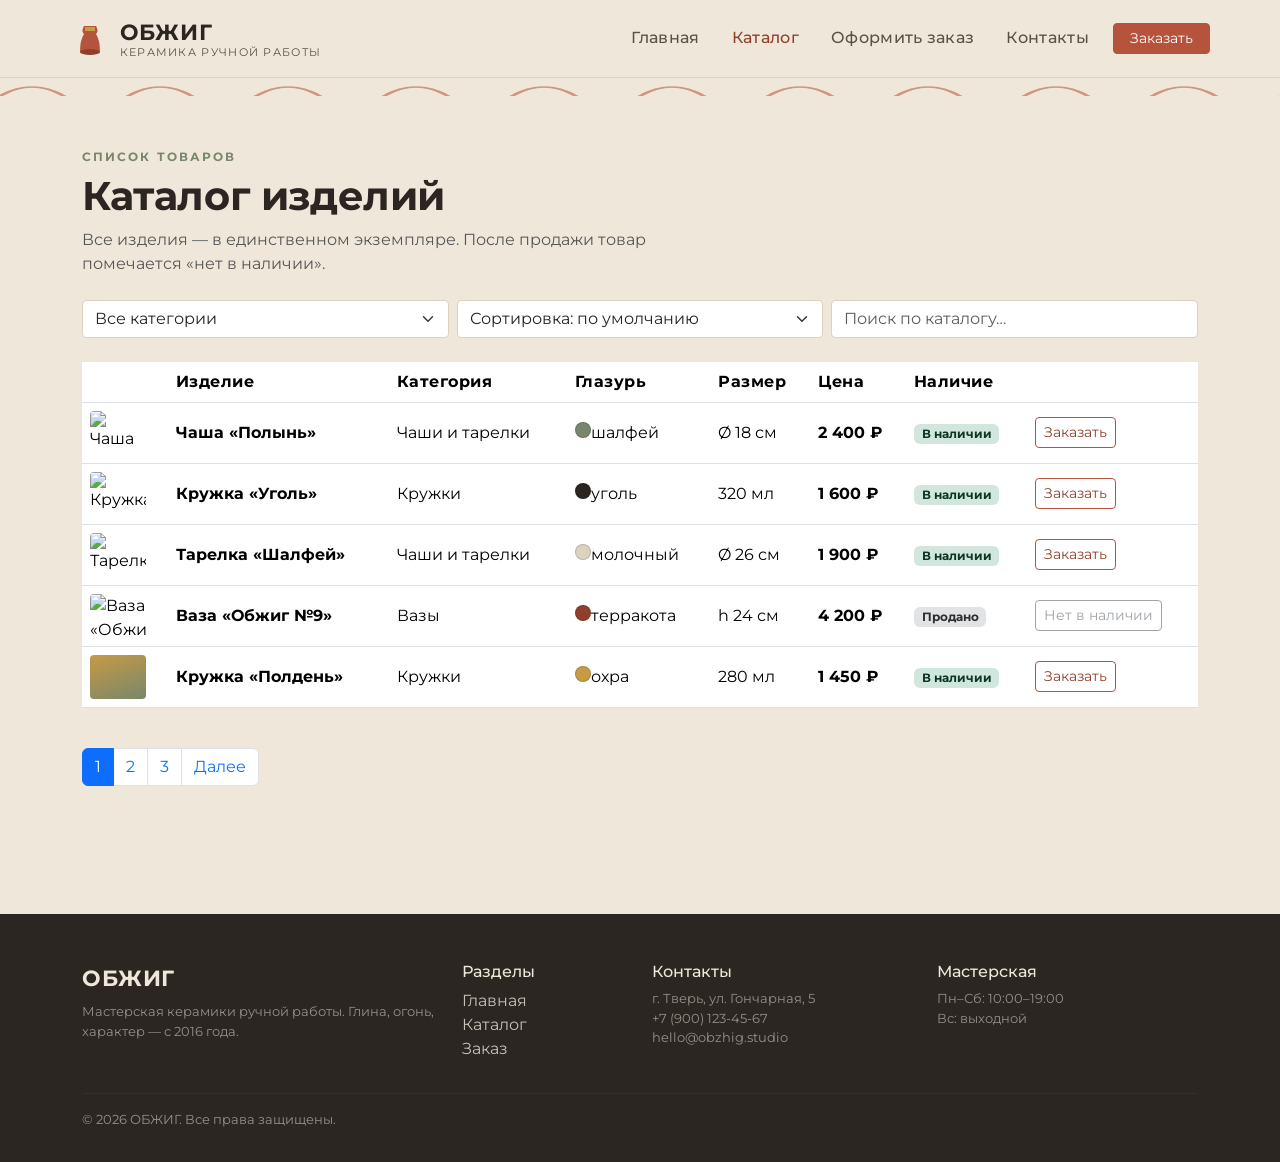
==== catalog.html @ 447a1ff4 "Add files via upload" ====
<!doctype html>
<html lang="ru">
<head>
<meta charset="UTF-8">
<meta name="viewport" content="width=device-width, initial-scale=1">
<title>Каталог — ОБЖИГ</title>
<link rel="icon" type="image/svg+xml" href="favicon.svg">
<link href="https://cdn.jsdelivr.net/npm/bootstrap@5.3.3/dist/css/bootstrap.min.css" rel="stylesheet">
<link href="https://fonts.googleapis.com/css2?family=Montserrat:wght@400;500;600;700&display=swap" rel="stylesheet">
<link href="style.css" rel="stylesheet">
</head>
<body>
<!-- =====================================================
     ВЕБ-АНАЛИТИКА (Яндекс.Метрика)
     Замените XXXXXXXX на номер вашего счётчика с
     https://metrika.yandex.ru — после регистрации сайта
     там выдадут готовый код, вставьте его вместо этого
     блока на всех трёх страницах.
     ===================================================== -->
<!--
<script type="text/javascript">
   (function(m,e,t,r,i,k,a){m[i]=m[i]||function(){(m[i].a=m[i].a||[]).push(arguments)};
   m[i].l=1*new Date();
   for (var j = 0; j < document.scripts.length; j++) {if (document.scripts[j].src === r) { return; }}
   k=e.createElement(t),a=e.getElementsByTagName(t)[0],k.async=1,k.src=r,a.parentNode.insertBefore(k,a)})
   (window, document, "script", "https://mc.yandex.ru/metrika/tag.js", "ym");

   ym(XXXXXXXX, "init", {ssr:true, webvisor:true, clickmap:true, ecommerce:"dataLayer", accurateTrackBounce:true, trackLinks:true});
</script>
<noscript><div><img src="https://mc.yandex.ru/watch/XXXXXXXX" style="position:absolute; left:-9999px;" alt="" /></div></noscript>
-->


<!-- ===== HEADER / MENU ===== -->
<header class="site-header">
  <nav class="navbar navbar-expand-lg py-3 container">
    <!-- Логотип сайта: SVG-иконка кувшина + текстовый вордмарк, ведёт на главную -->
    <a class="brand" href="index.html">
      <svg width="40" height="40" viewBox="0 0 40 40" fill="none">
        <path d="M10 34 Q10 22 14 16 Q11 13 14 8 H26 Q29 13 26 16 Q30 22 30 34 Q20 38 10 34Z" fill="#B5533C"/>
        <path d="M15 9 H25 V13 H15Z" fill="#C79A45"/>
        <ellipse cx="20" cy="34" rx="10" ry="3" fill="#8F3F2C"/>
      </svg>
      <span>
        <span class="brand-word d-block">ОБЖИГ</span>
        <span class="brand-tagline">керамика ручной работы</span>
      </span>
    </a>
    <!-- Кнопка-гамбургер для мобильного меню -->
    <button class="navbar-toggler ms-auto" type="button" data-bs-toggle="collapse" data-bs-target="#nav">
      <span class="navbar-toggler-icon"></span>
    </button>
    <!-- Главное меню сайта -->
    <div class="collapse navbar-collapse justify-content-end" id="nav">
      <ul class="navbar-nav align-items-lg-center">
        <li class="nav-item"><a class="nav-link" href="index.html">Главная</a></li>
        <li class="nav-item"><a class="nav-link active" href="catalog.html">Каталог</a></li>
        <li class="nav-item"><a class="nav-link" href="order.html">Оформить заказ</a></li>
        <li class="nav-item"><a class="nav-link" href="index.html#contacts">Контакты</a></li>
        <li class="nav-item ms-lg-2"><a class="btn btn-clay btn-sm px-3" href="order.html">Заказать</a></li>
      </ul>
    </div>
  </nav>
</header>

<div class="arch-row"><svg viewBox="0 0 400 18" preserveAspectRatio="none"><path d="M0 18 Q10 0 20 18 T40 18 T60 18 T80 18 T100 18 T120 18 T140 18 T160 18 T180 18 T200 18 T220 18 T240 18 T260 18 T280 18 T300 18 T320 18 T340 18 T360 18 T380 18 T400 18" stroke="currentColor" stroke-width="1.5" fill="none"/></svg></div>

<!-- ===== MAIN CONTENT ===== -->
<main class="container py-5">
  <span class="section-eyebrow">Список товаров</span>
  <h1 class="mb-2 mt-1">Каталог изделий</h1>
  <p class="text-muted mb-4" style="max-width:60ch;">Все изделия — в единственном экземпляре. После продажи товар помечается «нет в наличии».</p>

  <!-- Панель фильтров и поиска по каталогу -->
  <div class="row g-2 mb-4">
    <div class="col-md-4">
      <select class="form-select">
        <option selected>Все категории</option>
        <option>Чаши и тарелки</option>
        <option>Кружки</option>
        <option>Вазы</option>
      </select>
    </div>
    <div class="col-md-4">
      <select class="form-select">
        <option selected>Сортировка: по умолчанию</option>
        <option>Сначала дешевле</option>
        <option>Сначала дороже</option>
      </select>
    </div>
    <div class="col-md-4">
      <!-- Поле живого поиска: script.js слушает input и фильтрует строки таблицы по названию/категории/глазури -->
      <input type="search" id="catalogSearch" class="form-control" placeholder="Поиск по каталогу…">
    </div>
  </div>

  <!-- Список товаров: таблица Bootstrap с данными каталога (страница со списком данных) -->
  <div class="table-responsive">
    <table class="table table-catalog align-middle">
      <thead>
        <tr>
          <th></th>
          <th>Изделие</th>
          <th>Категория</th>
          <th>Глазурь</th>
          <th>Размер</th>
          <th>Цена</th>
          <th>Наличие</th>
          <th></th>
        </tr>
      </thead>
      <tbody id="catalogBody">
        <tr>
          <td><img class="catalog-thumb" src="img/bowl-polyn.jpg" alt="Чаша «Полынь»"></td>
          <td><strong>Чаша «Полынь»</strong></td>
          <td>Чаши и тарелки</td>
          <td><span class="swatch" style="background:#78876B"></span>шалфей</td>
          <td>Ø 18 см</td>
          <td class="price">2 400 ₽</td>
          <td><span class="badge bg-success-subtle text-success-emphasis">В наличии</span></td>
          <td><a href="order.html" class="btn btn-sm btn-outline-clay">Заказать</a></td>
        </tr>
        <tr>
          <td><img class="catalog-thumb" src="img/mug-ugol.jpg" alt="Кружка «Уголь»"></td>
          <td><strong>Кружка «Уголь»</strong></td>
          <td>Кружки</td>
          <td><span class="swatch" style="background:#2B2622"></span>уголь</td>
          <td>320 мл</td>
          <td class="price">1 600 ₽</td>
          <td><span class="badge bg-success-subtle text-success-emphasis">В наличии</span></td>
          <td><a href="order.html" class="btn btn-sm btn-outline-clay">Заказать</a></td>
        </tr>
        <tr>
          <td><img class="catalog-thumb" src="img/plate-shalfey.jpg" alt="Тарелка «Шалфей»"></td>
          <td><strong>Тарелка «Шалфей»</strong></td>
          <td>Чаши и тарелки</td>
          <td><span class="swatch" style="background:#DCD2BE"></span>молочный</td>
          <td>Ø 26 см</td>
          <td class="price">1 900 ₽</td>
          <td><span class="badge bg-success-subtle text-success-emphasis">В наличии</span></td>
          <td><a href="order.html" class="btn btn-sm btn-outline-clay">Заказать</a></td>
        </tr>
        <tr>
          <td><img class="catalog-thumb" src="img/vase-obzhig9.jpg" alt="Ваза «Обжиг №9»"></td>
          <td><strong>Ваза «Обжиг №9»</strong></td>
          <td>Вазы</td>
          <td><span class="swatch" style="background:#8F3F2C"></span>терракота</td>
          <td>h 24 см</td>
          <td class="price">4 200 ₽</td>
          <td><span class="badge bg-secondary-subtle text-secondary-emphasis">Продано</span></td>
          <td><button class="btn btn-sm btn-outline-secondary" disabled>Нет в наличии</button></td>
        </tr>
        <tr>
          <td><div class="catalog-thumb" style="background:linear-gradient(160deg,#C79A45,#78876B);"></div></td>
          <td><strong>Кружка «Полдень»</strong></td>
          <td>Кружки</td>
          <td><span class="swatch" style="background:#C79A45"></span>охра</td>
          <td>280 мл</td>
          <td class="price">1 450 ₽</td>
          <td><span class="badge bg-success-subtle text-success-emphasis">В наличии</span></td>
          <td><a href="order.html" class="btn btn-sm btn-outline-clay">Заказать</a></td>
        </tr>
      </tbody>
    </table>
  </div>

  <!-- Постраничная навигация по каталогу -->
  <nav class="mt-4" aria-label="Страницы каталога">
    <ul class="pagination">
      <li class="page-item active"><span class="page-link">1</span></li>
      <li class="page-item"><a class="page-link" href="#">2</a></li>
      <li class="page-item"><a class="page-link" href="#">3</a></li>
      <li class="page-item"><a class="page-link" href="#">Далее</a></li>
    </ul>
  </nav>
</main>

<!-- ===== FOOTER ===== -->
<footer class="site-footer">
  <div class="container">
    <div class="row g-4">
      <div class="col-lg-4">
        <span class="brand-word d-block mb-2">ОБЖИГ</span>
        <p class="footer-fine mb-0">Мастерская керамики ручной работы. Глина, огонь, характер — с 2016 года.</p>
      </div>
      <div class="col-lg-2 col-6">
        <h4 class="h6">Разделы</h4>
        <ul class="list-unstyled">
          <li><a href="index.html">Главная</a></li>
          <li><a href="catalog.html">Каталог</a></li>
          <li><a href="order.html">Заказ</a></li>
        </ul>
      </div>
      <div class="col-lg-3 col-6">
        <h4 class="h6">Контакты</h4>
        <ul class="list-unstyled footer-fine">
          <li>г. Тверь, ул. Гончарная, 5</li>
          <li>+7 (900) 123-45-67</li>
          <li>hello@obzhig.studio</li>
        </ul>
      </div>
      <div class="col-lg-3">
        <h4 class="h6">Мастерская</h4>
        <p class="footer-fine">Пн–Сб: 10:00–19:00<br>Вс: выходной</p>
      </div>
    </div>
    <hr>
    <p class="footer-fine mb-0">© 2026 ОБЖИГ. Все права защищены.</p>
  </div>
</footer>

<script src="https://cdn.jsdelivr.net/npm/bootstrap@5.3.3/dist/js/bootstrap.bundle.min.js"></script>
<!-- Собственный скрипт сайта: обработка формы заказа и поиск по каталогу -->
<script src="script.js"></script>
</body>
</html>
---- style.css ----
/* =====================================================
   ОБЖИГ — единый файл стилей сайта
   Используется на всех трёх страницах (index/catalog/order)
   Дополняет Bootstrap 5 собственными переменными и классами
   ===================================================== */

/* ---- Цветовые и прочие переменные (design tokens) ---- */
:root{
  --bg: #EFE8DA;
  --card: #FBF7EF;
  --ink: #2B2622;
  --ink-soft: #5B5147;
  --clay: #B5533C;
  --clay-dark: #8F3F2C;
  --sage: #78876B;
  --gold: #C79A45;
  --line: #DCD2BE;
  --radius: 4px;
}

body{
  background: var(--bg);
  color: var(--ink);
  font-family: 'Montserrat', sans-serif;
  font-weight: 400;
}

h1,h2,h3,.brand-word{
  font-family: 'Montserrat', sans-serif;
  font-weight: 700;
  letter-spacing: -0.01em;
}

a{ color: var(--clay-dark); }
a:hover{ color: var(--clay); }

/* ---- Header / nav ---- */
.site-header{
  background: var(--bg);
  border-bottom: 1px solid var(--line);
}
.brand{
  display:flex;
  align-items:center;
  gap:.6rem;
  text-decoration:none;
  color: var(--ink);
}
.brand-word{
  font-size:1.35rem;
  letter-spacing:.04em;
  color: var(--ink);
}
.brand-tagline{
  font-size:.68rem;
  letter-spacing:.12em;
  text-transform:uppercase;
  color: var(--ink-soft);
  display:block;
  margin-top:-4px;
}
.navbar-nav .nav-link{
  color: var(--ink-soft);
  font-weight:500;
  letter-spacing:.02em;
  padding-left: 1rem !important;
  padding-right: 1rem !important;
}
.navbar-nav .nav-link.active,
.navbar-nav .nav-link:hover{
  color: var(--clay-dark);
}
.btn-clay{
  background: var(--clay);
  border-color: var(--clay);
  color: #fff;
  border-radius: var(--radius);
}
.btn-clay:hover{
  background: var(--clay-dark);
  border-color: var(--clay-dark);
  color:#fff;
}
.btn-outline-clay{
  border-color: var(--clay);
  color: var(--clay-dark);
  border-radius: var(--radius);
}
.btn-outline-clay:hover{
  background: var(--clay);
  color:#fff;
}

/* ---- Kiln-arch divider: signature motif ---- */
.arch-row{
  display:flex;
  line-height:0;
  color: var(--clay);
  opacity:.55;
}
.arch-row svg{ width:100%; height:18px; }

/* ---- Hero ---- */
.hero{
  padding: 4.5rem 0 3.5rem;
}
.hero .eyebrow{
  color: var(--sage);
  text-transform:uppercase;
  letter-spacing:.18em;
  font-size:.75rem;
  font-weight:600;
}
.hero h1{
  font-size: clamp(2.2rem, 4vw, 3.4rem);
  line-height:1.05;
}
.hero p.lead{
  color: var(--ink-soft);
  max-width: 42ch;
}
.hero-vessel{
  width:100%;
  height:auto;
}

/* ---- Cards ---- */
.card-piece{
  background: var(--card);
  border: 1px solid var(--line);
  border-radius: var(--radius);
  overflow:hidden;
  height:100%;
}
.card-piece .piece-thumb{
  aspect-ratio: 4/3;
  overflow: hidden;
}
.card-piece .piece-thumb img{
  width: 100%;
  height: 100%;
  object-fit: cover;
  display: block;
}
.catalog-thumb{
  width: 56px;
  height: 44px;
  border-radius: 4px;
  object-fit: cover;
  display: block;
}
.card-piece .card-body{ padding:1.1rem 1.2rem 1.3rem; }
.price{
  font-family:'Montserrat', sans-serif;
  color: var(--clay-dark);
  font-weight:700;
}
.glaze-dot{
  width:14px; height:14px; border-radius:50%;
  display:inline-block; margin-right:6px; border:1px solid rgba(0,0,0,.15);
}

/* ---- Table (catalog list) ---- */
.table-catalog thead{
  background: var(--ink);
  color: var(--bg);
  font-family:'Montserrat', sans-serif;
  font-weight:600;
  letter-spacing:.03em;
}
.table-catalog td, .table-catalog th{ vertical-align:middle; }
.table-catalog tbody tr{ background: var(--card); }
.swatch{
  width:16px;height:16px;border-radius:50%;display:inline-block;border:1px solid rgba(0,0,0,.15);
}

/* ---- Form page ---- */
.form-panel{
  background: var(--card);
  border:1px solid var(--line);
  border-radius: var(--radius);
  padding: 2.2rem;
}
.form-label{
  font-weight:600;
  color: var(--ink);
}
.form-control, .form-select{
  border-radius: var(--radius);
  border-color: var(--line);
}
.form-control:focus, .form-select:focus{
  border-color: var(--clay);
  box-shadow: 0 0 0 .2rem rgba(181,83,60,.15);
}
.form-check-input:checked{
  background-color: var(--clay);
  border-color: var(--clay);
}

/* ---- Section labels ---- */
.section-eyebrow{
  color: var(--sage);
  text-transform:uppercase;
  letter-spacing:.18em;
  font-size:.72rem;
  font-weight:700;
}

/* ---- Footer ---- */
.site-footer{
  background: var(--ink);
  color: var(--bg);
  margin-top: 4rem;
  padding: 3rem 0 2rem;
}
.site-footer a{ color: var(--bg); opacity:.8; text-decoration:none; }
.site-footer a:hover{ opacity:1; text-decoration:underline; }
.site-footer .brand-word{ color: var(--bg); }
.site-footer hr{ border-color: rgba(255,255,255,.15); }
.footer-fine{ color: rgba(239,232,218,.55); font-size:.82rem; }

@media (max-width: 767px){
  .form-panel{ padding:1.4rem; }
}
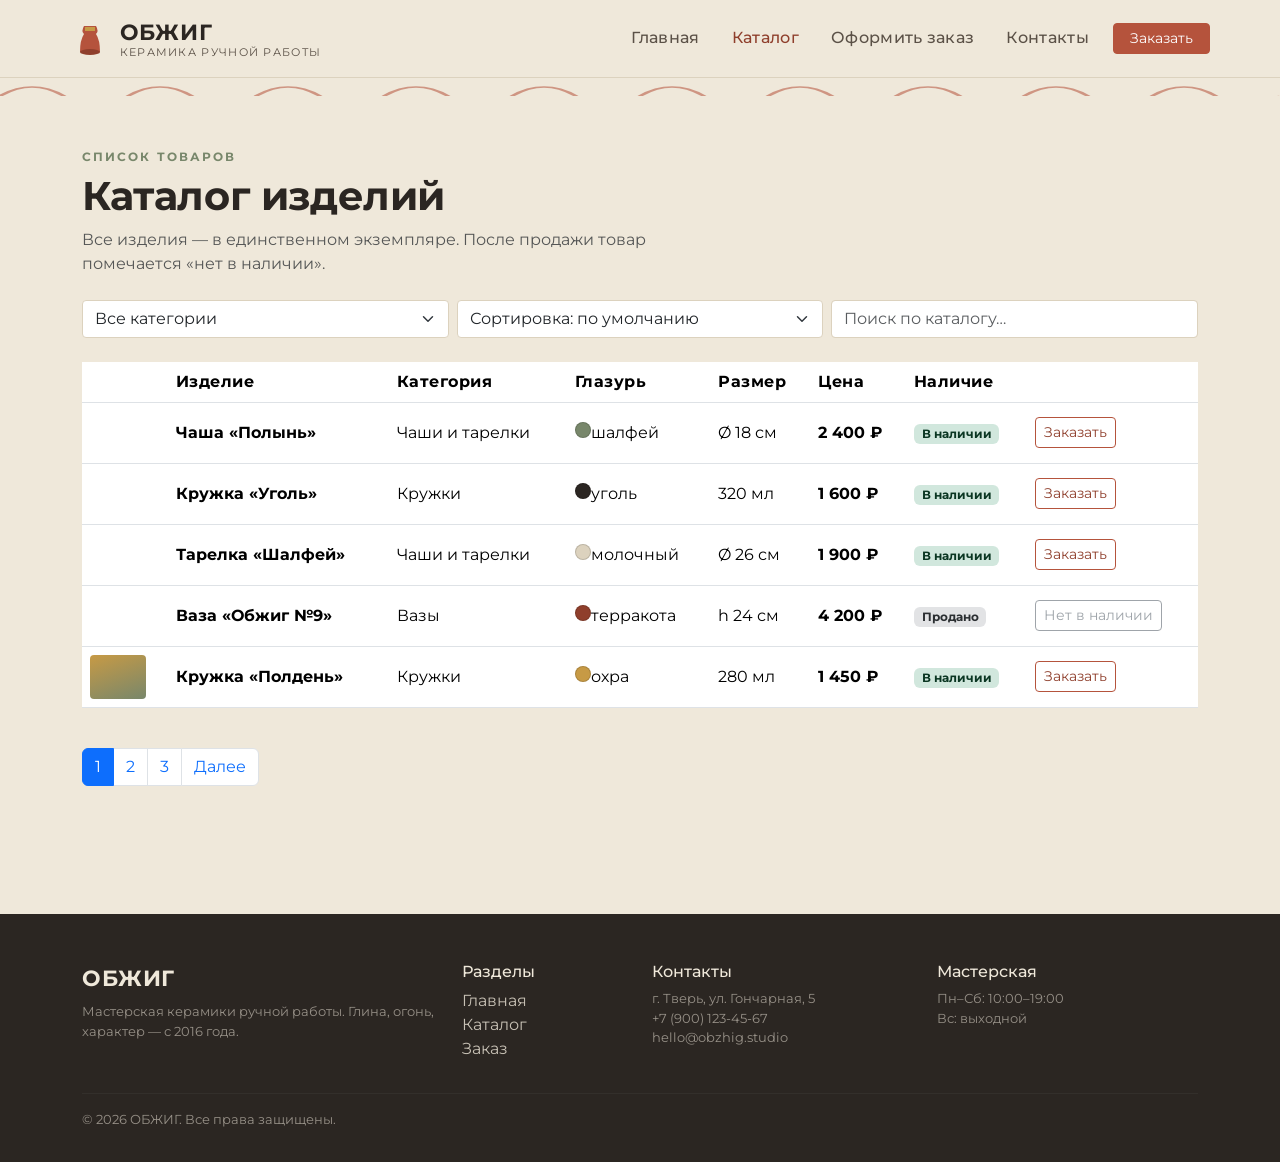
==== commit 3da1e39d: "Add files via upload" ====
--- a/catalog.html
+++ b/catalog.html
@@ -111,7 +111,7 @@
       </thead>
       <tbody id="catalogBody">
         <tr>
-          <td><img class="catalog-thumb" src="img/bowl-polyn.jpg" alt="Чаша «Полынь»"></td>
+          <td><div class="piece-thumb" style="width:56px;height:44px;border-radius:4px;background-image:url('img/bowl-polyn.jpg');" role="img" aria-label="Чаша «Полынь»"></div></td>
           <td><strong>Чаша «Полынь»</strong></td>
           <td>Чаши и тарелки</td>
           <td><span class="swatch" style="background:#78876B"></span>шалфей</td>
@@ -121,7 +121,7 @@
           <td><a href="order.html" class="btn btn-sm btn-outline-clay">Заказать</a></td>
         </tr>
         <tr>
-          <td><img class="catalog-thumb" src="img/mug-ugol.jpg" alt="Кружка «Уголь»"></td>
+          <td><div class="piece-thumb" style="width:56px;height:44px;border-radius:4px;background-image:url('img/mug-ugol.jpg');" role="img" aria-label="Кружка «Уголь»"></div></td>
           <td><strong>Кружка «Уголь»</strong></td>
           <td>Кружки</td>
           <td><span class="swatch" style="background:#2B2622"></span>уголь</td>
@@ -131,7 +131,7 @@
           <td><a href="order.html" class="btn btn-sm btn-outline-clay">Заказать</a></td>
         </tr>
         <tr>
-          <td><img class="catalog-thumb" src="img/plate-shalfey.jpg" alt="Тарелка «Шалфей»"></td>
+          <td><div class="piece-thumb" style="width:56px;height:44px;border-radius:4px;background-image:url('img/plate-shalfey.jpg');" role="img" aria-label="Тарелка «Шалфей»"></div></td>
           <td><strong>Тарелка «Шалфей»</strong></td>
           <td>Чаши и тарелки</td>
           <td><span class="swatch" style="background:#DCD2BE"></span>молочный</td>
@@ -141,7 +141,7 @@
           <td><a href="order.html" class="btn btn-sm btn-outline-clay">Заказать</a></td>
         </tr>
         <tr>
-          <td><img class="catalog-thumb" src="img/vase-obzhig9.jpg" alt="Ваза «Обжиг №9»"></td>
+          <td><div class="piece-thumb" style="width:56px;height:44px;border-radius:4px;background-image:url('img/vase-obzhig9.jpg');" role="img" aria-label="Ваза «Обжиг №9»"></div></td>
           <td><strong>Ваза «Обжиг №9»</strong></td>
           <td>Вазы</td>
           <td><span class="swatch" style="background:#8F3F2C"></span>терракота</td>
@@ -151,7 +151,7 @@
           <td><button class="btn btn-sm btn-outline-secondary" disabled>Нет в наличии</button></td>
         </tr>
         <tr>
-          <td><div class="catalog-thumb" style="background:linear-gradient(160deg,#C79A45,#78876B);"></div></td>
+          <td><div class="piece-thumb" style="width:56px;height:44px;border-radius:4px;background:linear-gradient(160deg,#C79A45,#78876B);"></div></td>
           <td><strong>Кружка «Полдень»</strong></td>
           <td>Кружки</td>
           <td><span class="swatch" style="background:#C79A45"></span>охра</td>
--- a/style.css
+++ b/style.css
@@ -134,20 +134,9 @@
 }
 .card-piece .piece-thumb{
   aspect-ratio: 4/3;
-  overflow: hidden;
-}
-.card-piece .piece-thumb img{
-  width: 100%;
-  height: 100%;
-  object-fit: cover;
-  display: block;
-}
-.catalog-thumb{
-  width: 56px;
-  height: 44px;
-  border-radius: 4px;
-  object-fit: cover;
-  display: block;
+  background-size: cover;
+  background-position: center;
+  opacity:1;
 }
 .card-piece .card-body{ padding:1.1rem 1.2rem 1.3rem; }
 .price{
